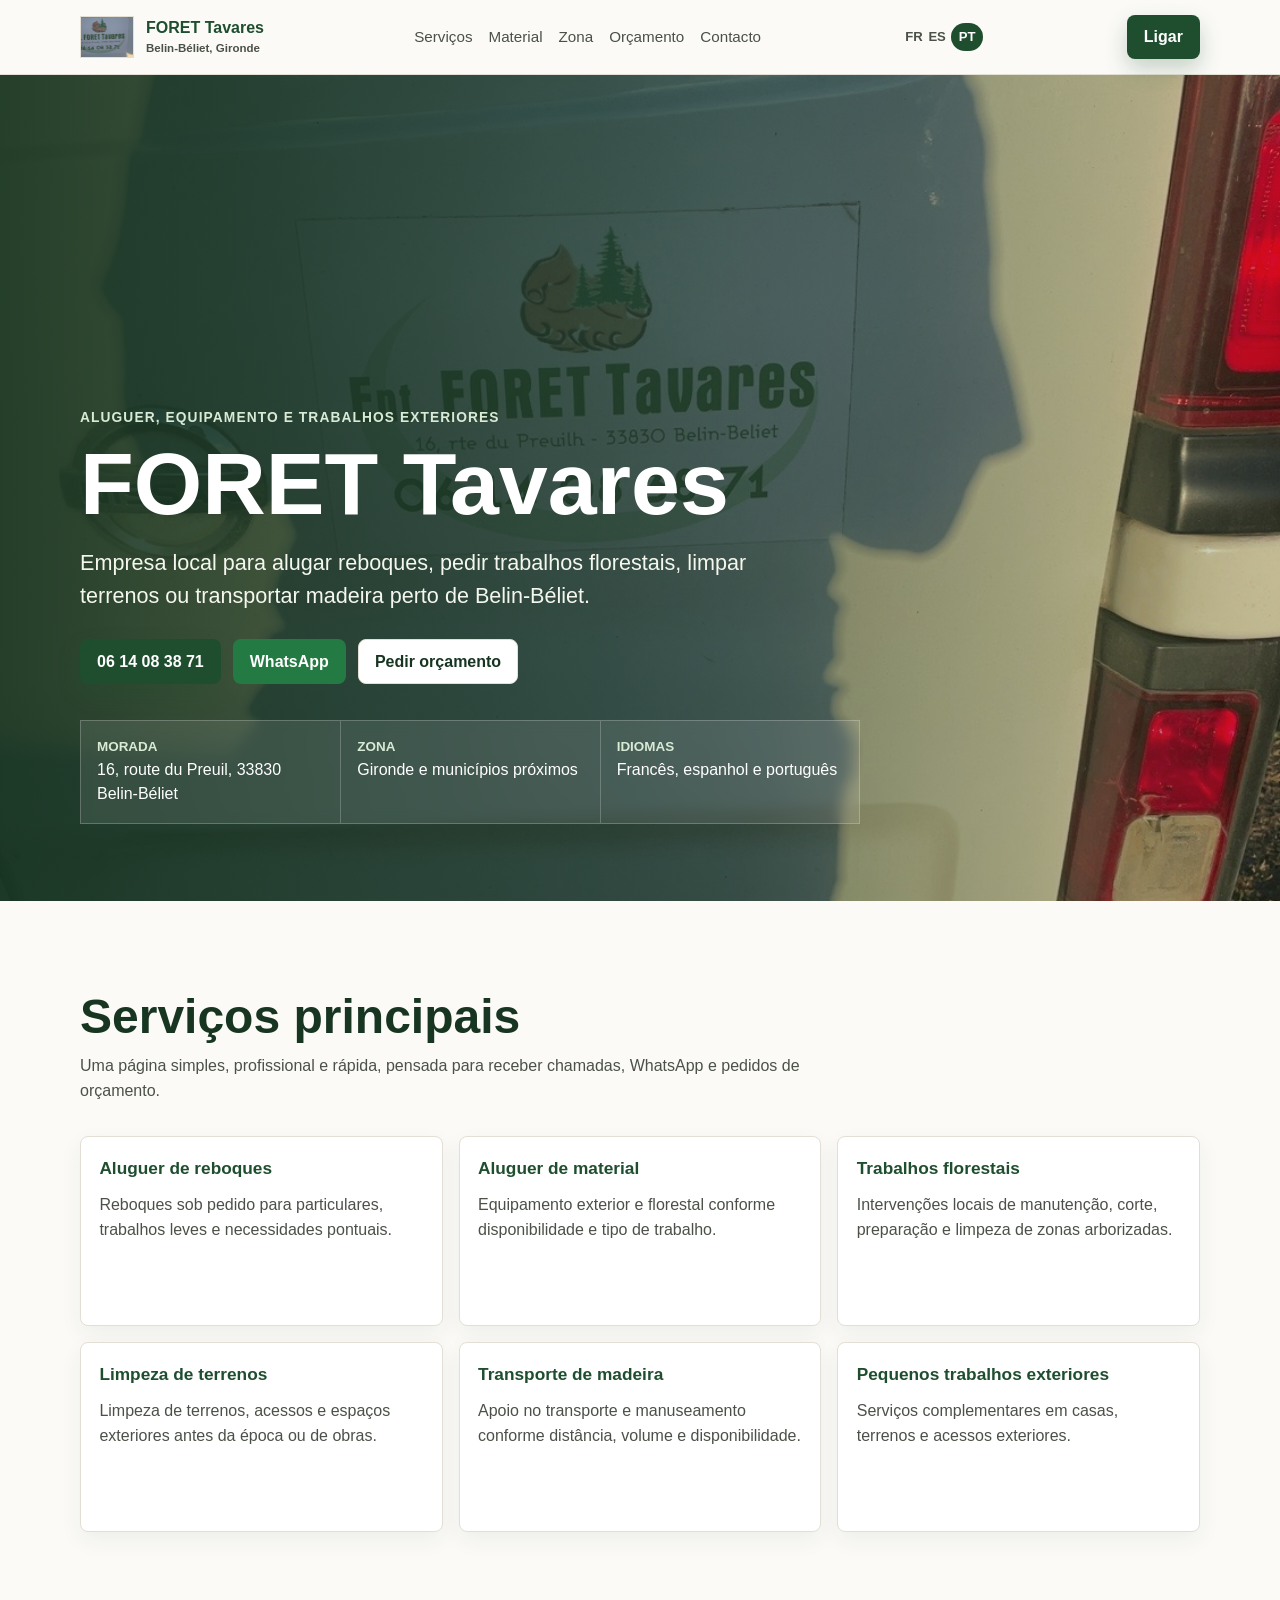
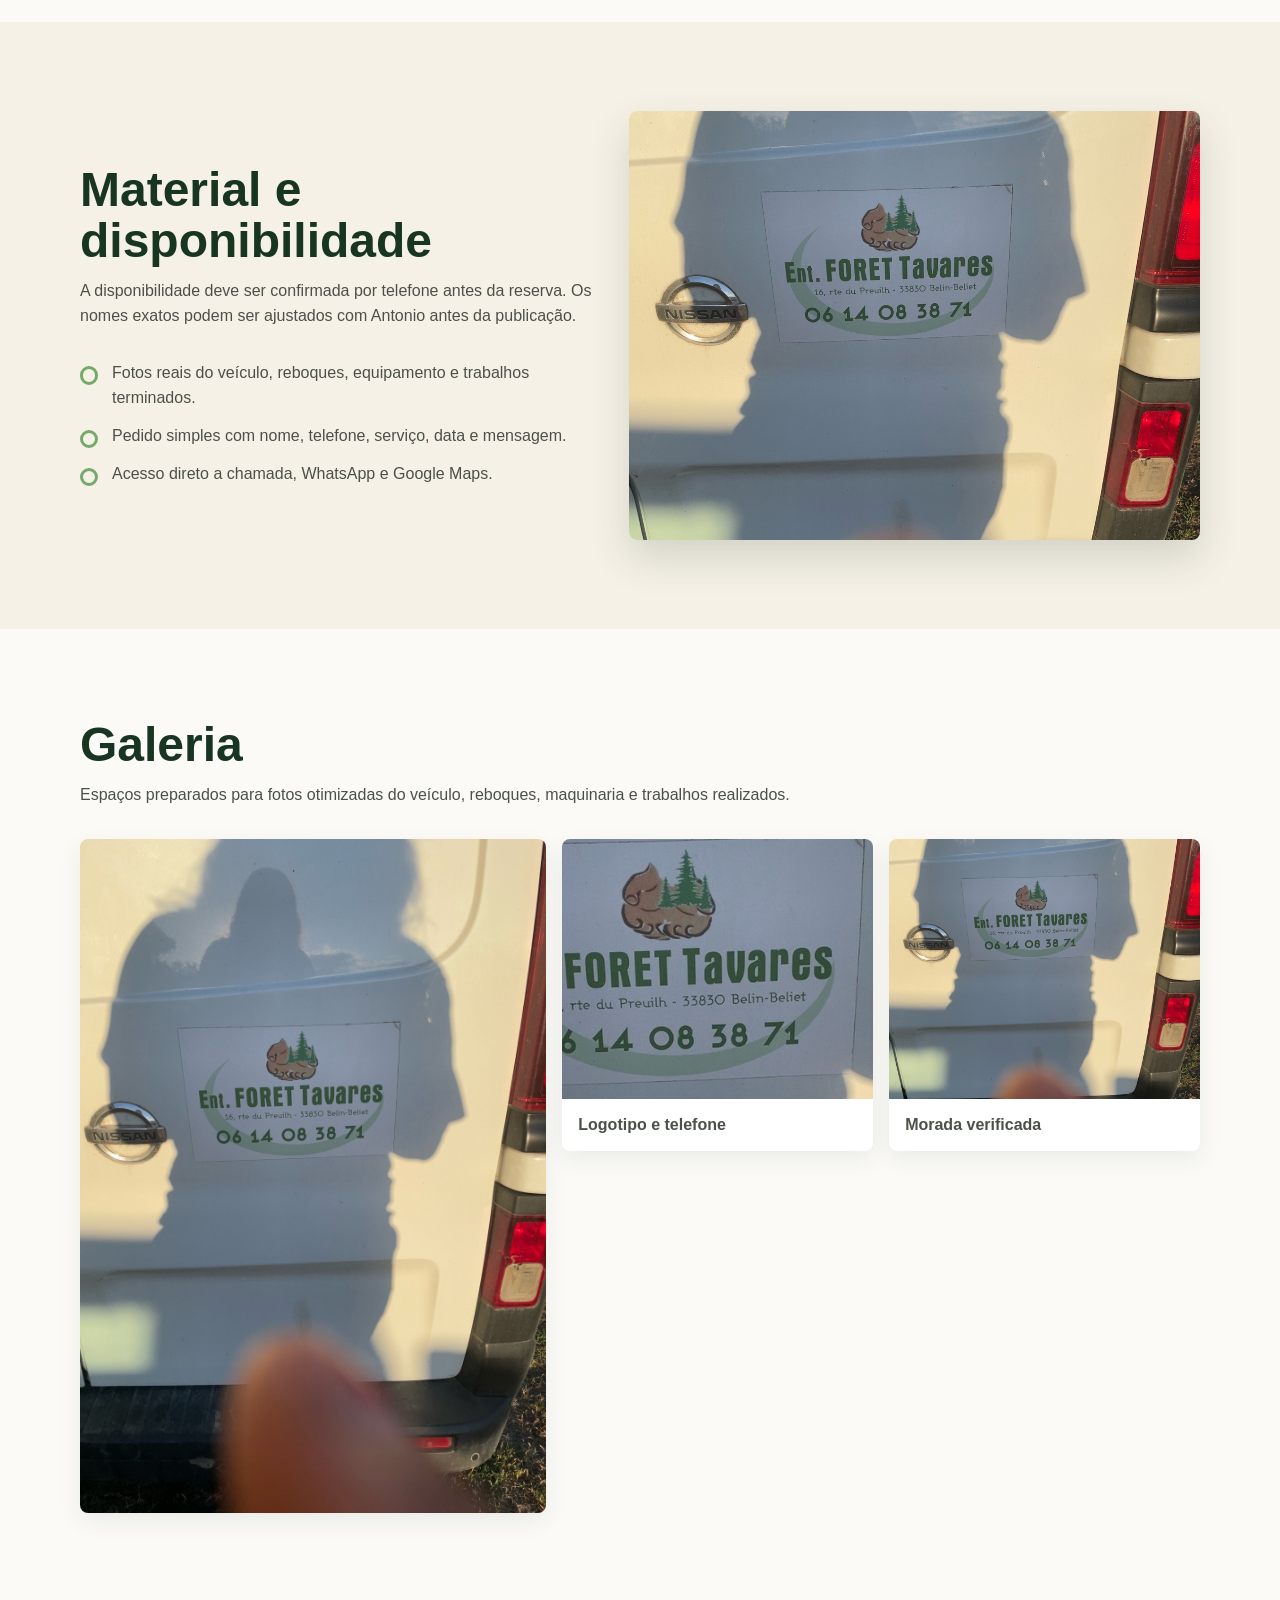
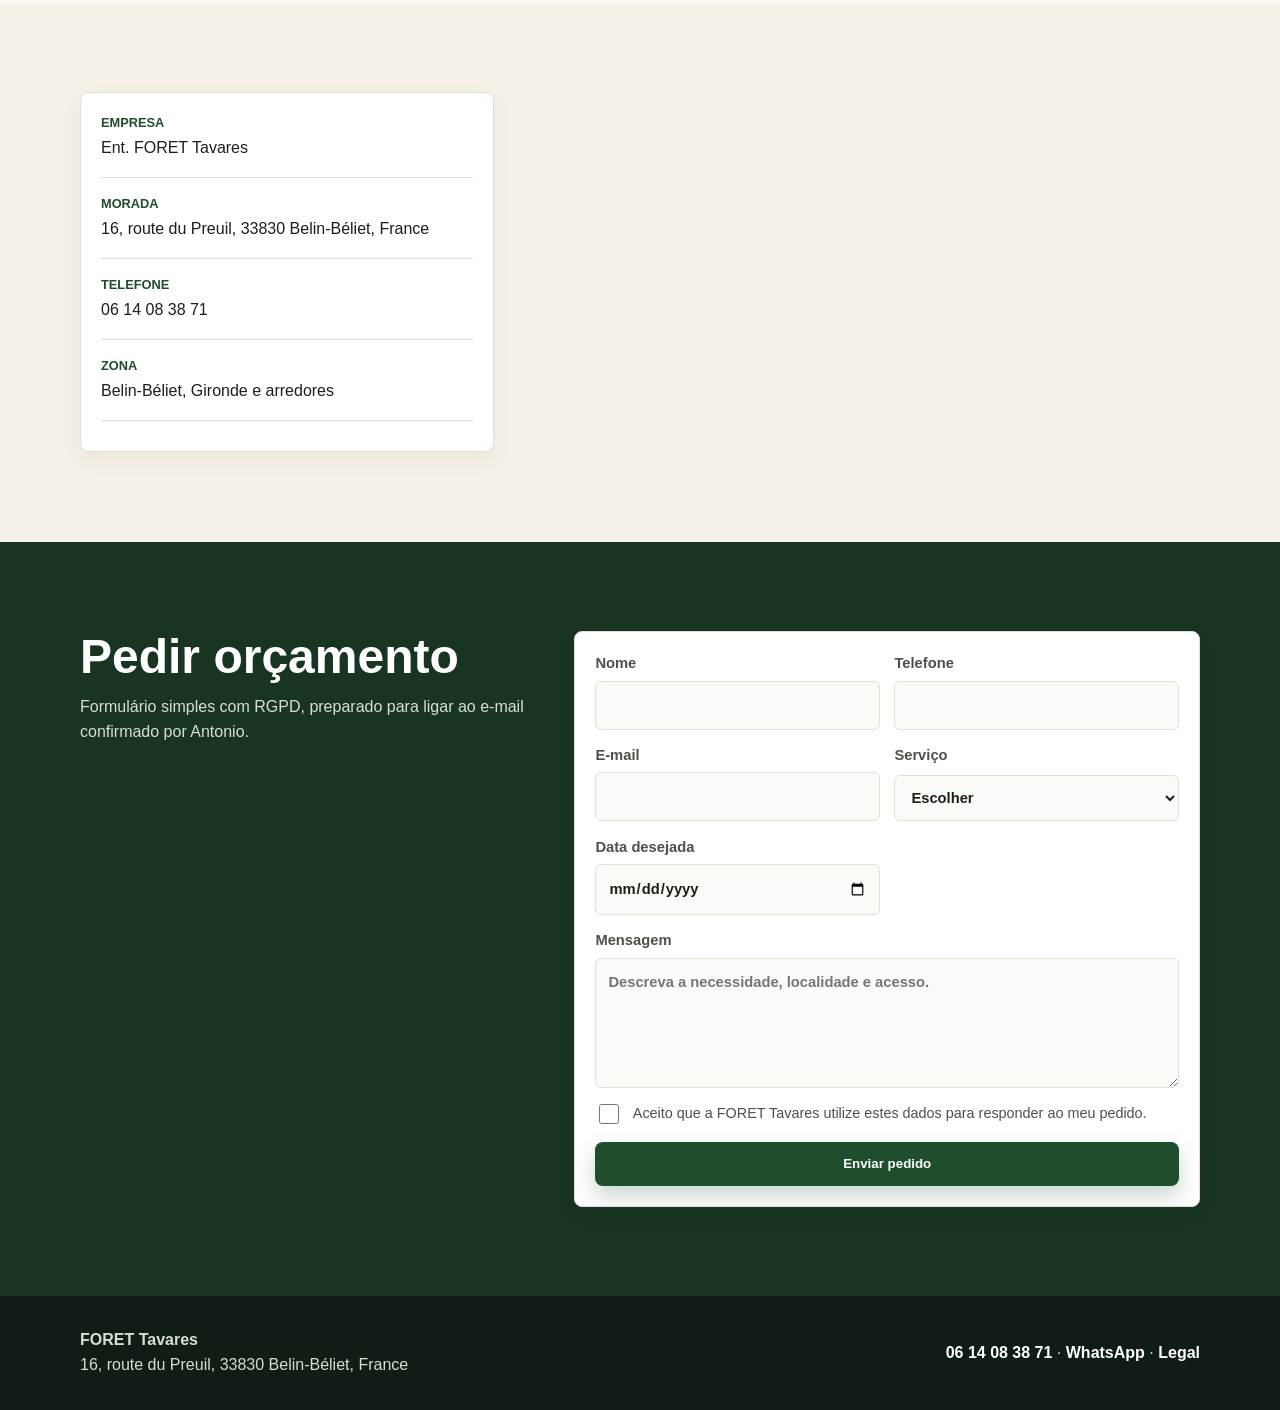
==== index.html @ 4275e5ef "Se agrega el proyecto" ====
﻿<!doctype html>
<html lang="pt">
  <head>
    <meta charset="utf-8">
    <meta name="viewport" content="width=device-width, initial-scale=1">
    <meta name="description" content="FORET Tavares em Belin-Béliet: aluguer de reboques, aluguer de equipamento, trabalhos florestais, limpeza de terrenos e transporte de madeira na Gironde.">
    <title>FORET Tavares | Aluguer e trabalhos florestais na Gironde</title>
    <link rel="stylesheet" href="styles.css">
  </head>
  <body>
    <header class="site-header">
      <nav class="nav" aria-label="Navegação principal">
        <a class="brand" href="#inicio">
          <img class="brand-mark" src="assets/foret-tavares-logo-reference.jpeg" alt="FORET Tavares">
          <span>FORET Tavares<small>Belin-Béliet, Gironde</small></span>
        </a>
        <div class="nav-links">
          <a href="#servicos">Serviços</a>
          <a href="#material">Material</a>
          <a href="#zona">Zona</a>
          <a href="#orcamento">Orçamento</a>
          <a href="#contacto">Contacto</a>
        </div>
        <div class="lang" aria-label="Idiomas">
          <a href="fr/index.html">FR</a>
          <a href="es/index.html">ES</a>
          <a class="active" href="pt/index.html">PT</a>
        </div>
        <a class="button primary" href="tel:+33614083871">Ligar</a>
      </nav>
    </header>

    <main>
      <section id="inicio" class="hero">
        <div class="hero-inner">
          <p class="eyebrow">Aluguer, equipamento e trabalhos exteriores</p>
          <h1>FORET Tavares</h1>
          <p class="hero-copy">Empresa local para alugar reboques, pedir trabalhos florestais, limpar terrenos ou transportar madeira perto de Belin-Béliet.</p>
          <div class="hero-actions">
            <a class="button primary" href="tel:+33614083871">06 14 08 38 71</a>
            <a class="button whatsapp" href="https://wa.me/33614083871">WhatsApp</a>
            <a class="button secondary" href="#orcamento">Pedir orçamento</a>
          </div>
          <div class="quick-card" aria-label="Informação principal">
            <div><strong>Morada</strong>16, route du Preuil, 33830 Belin-Béliet</div>
            <div><strong>Zona</strong>Gironde e municípios próximos</div>
            <div><strong>Idiomas</strong>Francês, espanhol e português</div>
          </div>
        </div>
      </section>

      <section id="servicos" class="section">
        <div class="wrap">
          <div class="section-head">
            <h2>Serviços principais</h2>
            <p>Uma página simples, profissional e rápida, pensada para receber chamadas, WhatsApp e pedidos de orçamento.</p>
          </div>
          <div class="service-grid">
            <article class="service-card"><b>Aluguer de reboques</b><p>Reboques sob pedido para particulares, trabalhos leves e necessidades pontuais.</p></article>
            <article class="service-card"><b>Aluguer de material</b><p>Equipamento exterior e florestal conforme disponibilidade e tipo de trabalho.</p></article>
            <article class="service-card"><b>Trabalhos florestais</b><p>Intervenções locais de manutenção, corte, preparação e limpeza de zonas arborizadas.</p></article>
            <article class="service-card"><b>Limpeza de terrenos</b><p>Limpeza de terrenos, acessos e espaços exteriores antes da época ou de obras.</p></article>
            <article class="service-card"><b>Transporte de madeira</b><p>Apoio no transporte e manuseamento conforme distância, volume e disponibilidade.</p></article>
            <article class="service-card"><b>Pequenos trabalhos exteriores</b><p>Serviços complementares em casas, terrenos e acessos exteriores.</p></article>
          </div>
        </div>
      </section>

      <section id="material" class="section alt">
        <div class="wrap split">
          <div>
            <div class="section-head">
              <h2>Material e disponibilidade</h2>
              <p>A disponibilidade deve ser confirmada por telefone antes da reserva. Os nomes exatos podem ser ajustados com Antonio antes da publicação.</p>
            </div>
            <ul class="check-list">
              <li>Fotos reais do veículo, reboques, equipamento e trabalhos terminados.</li>
              <li>Pedido simples com nome, telefone, serviço, data e mensagem.</li>
              <li>Acesso direto a chamada, WhatsApp e Google Maps.</li>
            </ul>
          </div>
          <div class="photo-frame"><img src="assets/vehicle-reference.jpeg" alt="Veículo FORET Tavares com logotipo e telefone"></div>
        </div>
      </section>

      <section class="section">
        <div class="wrap">
          <div class="section-head">
            <h2>Galeria</h2>
            <p>Espaços preparados para fotos otimizadas do veículo, reboques, maquinaria e trabalhos realizados.</p>
          </div>
          <div class="gallery">
            <figure><img src="assets/vehicle-reference.jpeg" alt="Veículo FORET Tavares"><figcaption>Veículo FORET Tavares</figcaption></figure>
            <figure><img src="assets/foret-tavares-logo-reference.jpeg" alt="Logotipo FORET Tavares"><figcaption>Logotipo e telefone</figcaption></figure>
            <figure><img src="assets/vehicle-reference.jpeg" alt="Morada FORET Tavares"><figcaption>Morada verificada</figcaption></figure>
          </div>
        </div>
      </section>

      <section id="zona" class="section alt">
        <div class="wrap contact-grid">
          <div class="info-panel">
            <dl class="info-list">
              <div><dt>Empresa</dt><dd>Ent. FORET Tavares</dd></div>
              <div><dt>Morada</dt><dd>16, route du Preuil, 33830 Belin-Béliet, France</dd></div>
              <div><dt>Telefone</dt><dd><a href="tel:+33614083871">06 14 08 38 71</a></dd></div>
              <div><dt>Zona</dt><dd>Belin-Béliet, Gironde e arredores</dd></div>
            </dl>
          </div>
          <iframe class="map" title="Mapa FORET Tavares" loading="lazy" allowfullscreen src="https://www.google.com/maps?q=16%20route%20du%20Preuil%2033830%20Belin-B%C3%A9liet%20France&output=embed"></iframe>
        </div>
      </section>

      <section id="orcamento" class="section dark">
        <div class="wrap quote-layout">
          <div class="section-head">
            <h2>Pedir orçamento</h2>
            <p>Formulário simples com RGPD, preparado para ligar ao e-mail confirmado por Antonio.</p>
          </div>
          <form class="form-panel" action="mailto:contact@foret-tavares.fr" method="post" enctype="text/plain">
            <div class="form-grid">
              <label class="field">Nome<input name="nome" autocomplete="name" required></label>
              <label class="field">Telefone<input name="telefone" autocomplete="tel" required></label>
              <label class="field">E-mail<input name="email" type="email" autocomplete="email"></label>
              <label class="field">Serviço<select name="servico" required><option value="">Escolher</option><option>Aluguer de reboque</option><option>Aluguer de material</option><option>Trabalhos florestais</option><option>Limpeza de terrenos</option><option>Transporte de madeira</option><option>Pequenos trabalhos exteriores</option></select></label>
              <label class="field">Data desejada<input name="data" type="date"></label>
              <label class="field full">Mensagem<textarea name="mensagem" placeholder="Descreva a necessidade, localidade e acesso."></textarea></label>
              <label class="consent"><input type="checkbox" required> Aceito que a FORET Tavares utilize estes dados para responder ao meu pedido.</label>
              <button class="button primary full" type="submit">Enviar pedido</button>
            </div>
          </form>
        </div>
      </section>
    </main>

    <footer id="contacto" class="footer">
      <div class="wrap footer-grid">
        <div><strong>FORET Tavares</strong><br>16, route du Preuil, 33830 Belin-Béliet, France</div>
        <div><a href="tel:+33614083871">06 14 08 38 71</a> · <a href="https://wa.me/33614083871">WhatsApp</a> · <a href="legal/index.html">Legal</a></div>
      
    </footer>
  </body>
</html>
---- styles.css ----
:root {
  --forest-900: #183522;
  --forest-800: #1f4e2f;
  --forest-700: #2f6f44;
  --leaf-500: #76a96a;
  --wood-600: #8a5a2f;
  --sand-100: #f6f1e7;
  --stone-050: #fbfaf7;
  --stone-200: #e3dfd4;
  --stone-700: #4b5148;
  --ink: #172118;
  --white: #ffffff;
  --shadow: 0 18px 40px rgba(24, 53, 34, .16);
  --radius: 8px;
}

* {
  box-sizing: border-box;
}

html {
  scroll-behavior: smooth;
}

body {
  margin: 0;
  font-family: Arial, Helvetica, sans-serif;
  color: var(--ink);
  background: var(--stone-050);
  line-height: 1.55;
}

img {
  display: block;
  max-width: 100%;
}

a {
  color: inherit;
  text-decoration: none;
}

.skip-link {
  position: absolute;
  left: 1rem;
  top: -4rem;
  z-index: 99;
  padding: .7rem 1rem;
  background: var(--forest-900);
  color: var(--white);
}

.skip-link:focus {
  top: 1rem;
}

.site-header {
  position: sticky;
  top: 0;
  z-index: 20;
  background: rgba(251, 250, 247, .94);
  border-bottom: 1px solid var(--stone-200);
  backdrop-filter: blur(12px);
}

.nav {
  width: min(1120px, calc(100% - 32px));
  margin: 0 auto;
  min-height: 74px;
  display: flex;
  align-items: center;
  justify-content: space-between;
  gap: 1rem;
}

.brand {
  display: flex;
  align-items: center;
  gap: .75rem;
  min-width: 190px;
  font-weight: 800;
  color: var(--forest-800);
  letter-spacing: 0;
}

.brand-mark {
  width: 54px;
  height: 42px;
  object-fit: cover;
  border: 1px solid var(--stone-200);
  background: var(--white);
}

.brand small {
  display: block;
  color: var(--stone-700);
  font-size: .72rem;
  font-weight: 700;
}

.nav-links {
  display: flex;
  align-items: center;
  gap: 1rem;
  color: var(--stone-700);
  font-size: .95rem;
}

.nav-links a:hover,
.lang a:hover {
  color: var(--forest-800);
}

.lang {
  display: flex;
  align-items: center;
  gap: .35rem;
  font-size: .82rem;
  font-weight: 800;
  color: var(--stone-700);
}

.lang .active {
  color: var(--white);
  background: var(--forest-800);
  padding: .25rem .45rem;
  border-radius: 999px;
}

.button {
  display: inline-flex;
  align-items: center;
  justify-content: center;
  min-height: 44px;
  padding: .78rem 1rem;
  border: 1px solid transparent;
  border-radius: var(--radius);
  font-weight: 800;
  line-height: 1.1;
  cursor: pointer;
}

.button.primary {
  background: var(--forest-800);
  color: var(--white);
  box-shadow: 0 10px 22px rgba(31, 78, 47, .24);
}

.button.secondary {
  color: var(--forest-900);
  background: var(--white);
  border-color: var(--stone-200);
}

.button.whatsapp {
  color: var(--white);
  background: #247a43;
}

.button.full {
  width: 100%;
}

.hero {
  min-height: calc(100vh - 74px);
  display: grid;
  align-items: end;
  background:
    linear-gradient(90deg, rgba(24, 53, 34, .94), rgba(24, 53, 34, .68) 46%, rgba(24, 53, 34, .18)),
    url("assets/vehicle-reference.jpeg") center 38% / cover no-repeat;
  color: var(--white);
}

.hero-inner {
  width: min(1120px, calc(100% - 32px));
  margin: 0 auto;
  padding: clamp(4rem, 9vw, 8rem) 0 clamp(2.5rem, 6vw, 5rem);
}

.eyebrow {
  margin: 0 0 .8rem;
  color: #d9ead5;
  font-size: .86rem;
  font-weight: 800;
  text-transform: uppercase;
  letter-spacing: .08em;
}

h1,
h2,
h3,
p {
  overflow-wrap: anywhere;
}

h1 {
  max-width: 780px;
  margin: 0;
  font-size: clamp(2.45rem, 7vw, 5.5rem);
  line-height: .98;
  letter-spacing: 0;
}

.hero-copy {
  max-width: 680px;
  margin: 1.15rem 0 0;
  color: #f4f7ee;
  font-size: clamp(1.05rem, 2.2vw, 1.35rem);
}

.hero-actions {
  display: flex;
  flex-wrap: wrap;
  gap: .75rem;
  margin-top: 1.65rem;
}

.quick-card {
  margin-top: 2.25rem;
  display: grid;
  grid-template-columns: repeat(3, minmax(0, 1fr));
  max-width: 780px;
  border: 1px solid rgba(255, 255, 255, .22);
  background: rgba(255, 255, 255, .1);
  backdrop-filter: blur(6px);
}

.quick-card div {
  padding: 1rem;
}

.quick-card div + div {
  border-left: 1px solid rgba(255, 255, 255, .22);
}

.quick-card strong {
  display: block;
  font-size: .84rem;
  color: #d9ead5;
  text-transform: uppercase;
}

.section {
  padding: clamp(3.5rem, 7vw, 6rem) 0;
}

.section.alt {
  background: var(--sand-100);
}

.section.dark {
  color: var(--white);
  background: var(--forest-900);
}

.wrap {
  width: min(1120px, calc(100% - 32px));
  margin: 0 auto;
}

.section-head {
  max-width: 760px;
  margin-bottom: 2rem;
}

.section-head h2 {
  margin: 0;
  color: var(--forest-900);
  font-size: clamp(1.9rem, 4vw, 3rem);
  line-height: 1.08;
  letter-spacing: 0;
}

.dark .section-head h2 {
  color: var(--white);
}

.section-head p {
  margin: .75rem 0 0;
  color: var(--stone-700);
}

.dark .section-head p {
  color: #d7dfd3;
}

.service-grid {
  display: grid;
  grid-template-columns: repeat(3, minmax(0, 1fr));
  gap: 1rem;
}

.service-card,
.info-panel,
.form-panel,
.legal-panel {
  border: 1px solid var(--stone-200);
  border-radius: var(--radius);
  background: var(--white);
  box-shadow: 0 8px 22px rgba(24, 53, 34, .06);
}

.service-card {
  min-height: 190px;
  padding: 1.15rem;
}

.service-card b {
  display: inline-flex;
  margin-bottom: .7rem;
  color: var(--forest-800);
  font-size: 1.08rem;
}

.service-card p {
  margin: 0;
  color: var(--stone-700);
}

.split {
  display: grid;
  grid-template-columns: minmax(0, .95fr) minmax(320px, 1.05fr);
  gap: 2rem;
  align-items: center;
}

.photo-frame {
  overflow: hidden;
  border-radius: var(--radius);
  box-shadow: var(--shadow);
  background: var(--white);
}

.photo-frame img {
  width: 100%;
  aspect-ratio: 4 / 3;
  object-fit: cover;
  object-position: center 40%;
}

.check-list {
  display: grid;
  gap: .85rem;
  margin: 1.5rem 0 0;
  padding: 0;
  list-style: none;
}

.check-list li {
  padding-left: 2rem;
  position: relative;
  color: var(--stone-700);
}

.check-list li::before {
  content: "";
  position: absolute;
  left: 0;
  top: .35rem;
  width: .78rem;
  height: .78rem;
  border: 3px solid var(--leaf-500);
  border-radius: 50%;
}

.gallery {
  display: grid;
  grid-template-columns: 1.2fr .8fr .8fr;
  gap: 1rem;
}

.gallery figure {
  margin: 0;
  overflow: hidden;
  border-radius: var(--radius);
  background: var(--white);
  box-shadow: 0 8px 22px rgba(24, 53, 34, .08);
}

.gallery img {
  width: 100%;
  height: 260px;
  object-fit: cover;
}

.gallery figure:first-child {
  grid-row: span 2;
}

.gallery figure:first-child img {
  height: 100%;
  min-height: 536px;
  object-position: center 36%;
}

.gallery figcaption {
  padding: .85rem 1rem;
  color: var(--stone-700);
  font-weight: 700;
}

.contact-grid {
  display: grid;
  grid-template-columns: minmax(280px, .75fr) minmax(320px, 1.25fr);
  gap: 1rem;
}

.info-panel {
  padding: 1.25rem;
}

.info-list {
  display: grid;
  gap: 1rem;
  margin: 0;
}

.info-list div {
  padding-bottom: 1rem;
  border-bottom: 1px solid var(--stone-200);
}

.info-list dt {
  color: var(--forest-800);
  font-size: .8rem;
  font-weight: 800;
  text-transform: uppercase;
}

.info-list dd {
  margin: .2rem 0 0;
  color: var(--ink);
}

.map {
  min-height: 360px;
  border: 0;
  border-radius: var(--radius);
  width: 100%;
  filter: saturate(.92);
}

.quote-layout {
  display: grid;
  grid-template-columns: minmax(0, .85fr) minmax(320px, 1.15fr);
  gap: 2rem;
  align-items: start;
}

.form-panel {
  padding: 1.25rem;
}

.form-grid {
  display: grid;
  grid-template-columns: repeat(2, minmax(0, 1fr));
  gap: .9rem;
}

.field {
  display: grid;
  gap: .35rem;
  color: var(--stone-700);
  font-size: .92rem;
  font-weight: 700;
}

.field.full,
.consent,
.form-panel .full {
  grid-column: 1 / -1;
}

input,
select,
textarea {
  width: 100%;
  min-height: 44px;
  border: 1px solid var(--stone-200);
  border-radius: 6px;
  padding: .75rem;
  color: var(--ink);
  background: var(--stone-050);
  font: inherit;
}

textarea {
  min-height: 130px;
  resize: vertical;
}

.consent {
  display: flex;
  gap: .65rem;
  align-items: flex-start;
  color: var(--stone-700);
  font-size: .9rem;
}

.consent input {
  width: 20px;
  min-width: 20px;
  min-height: 20px;
  margin-top: .15rem;
}

.footer {
  padding: 2rem 0;
  color: #d7dfd3;
  background: #101d14;
}

.footer-grid {
  display: grid;
  grid-template-columns: 1fr auto;
  gap: 1rem;
  align-items: center;
}

.footer a {
  color: var(--white);
  font-weight: 800;
}

.legal-hero {
  padding: 5rem 0 2rem;
  color: var(--white);
  background: var(--forest-900);
}

.legal-panel {
  padding: 1.4rem;
}

.legal-panel + .legal-panel {
  margin-top: 1rem;
}

.legal-panel h2 {
  margin-top: 0;
  color: var(--forest-800);
}

@media (max-width: 920px) {
  .nav {
    min-height: auto;
    padding: .75rem 0;
    align-items: flex-start;
    flex-direction: column;
  }

  .nav-links {
    width: 100%;
    overflow-x: auto;
    padding-bottom: .2rem;
  }

  .hero {
    min-height: auto;
  }

  .quick-card,
  .service-grid,
  .split,
  .gallery,
  .contact-grid,
  .quote-layout,
  .footer-grid {
    grid-template-columns: 1fr;
  }

  .quick-card div + div {
    border-left: 0;
    border-top: 1px solid rgba(255, 255, 255, .22);
  }

  .gallery figure:first-child {
    grid-row: auto;
  }

  .gallery figure:first-child img,
  .gallery img {
    height: 280px;
    min-height: 0;
  }
}

@media (max-width: 560px) {
  .hero-actions,
  .lang {
    width: 100%;
  }

  .button {
    width: 100%;
  }

  .form-grid {
    grid-template-columns: 1fr;
  }
}
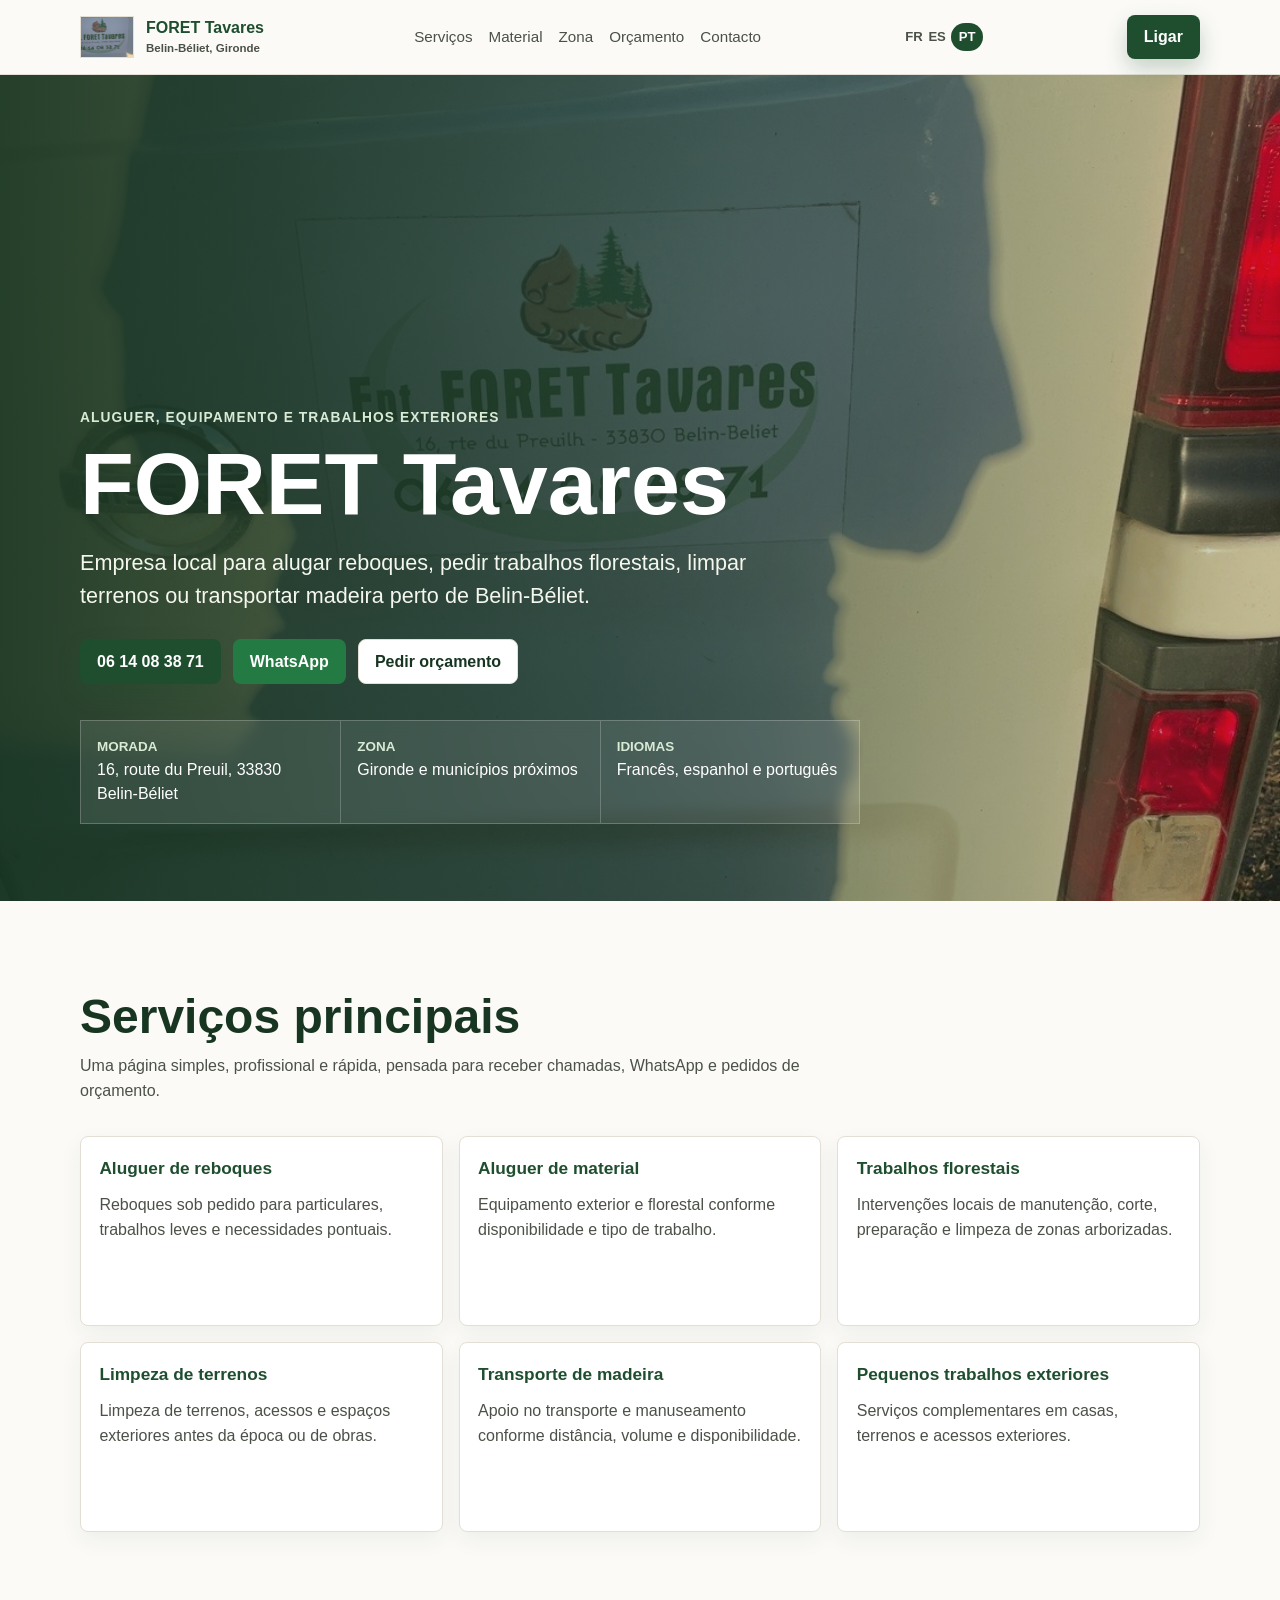
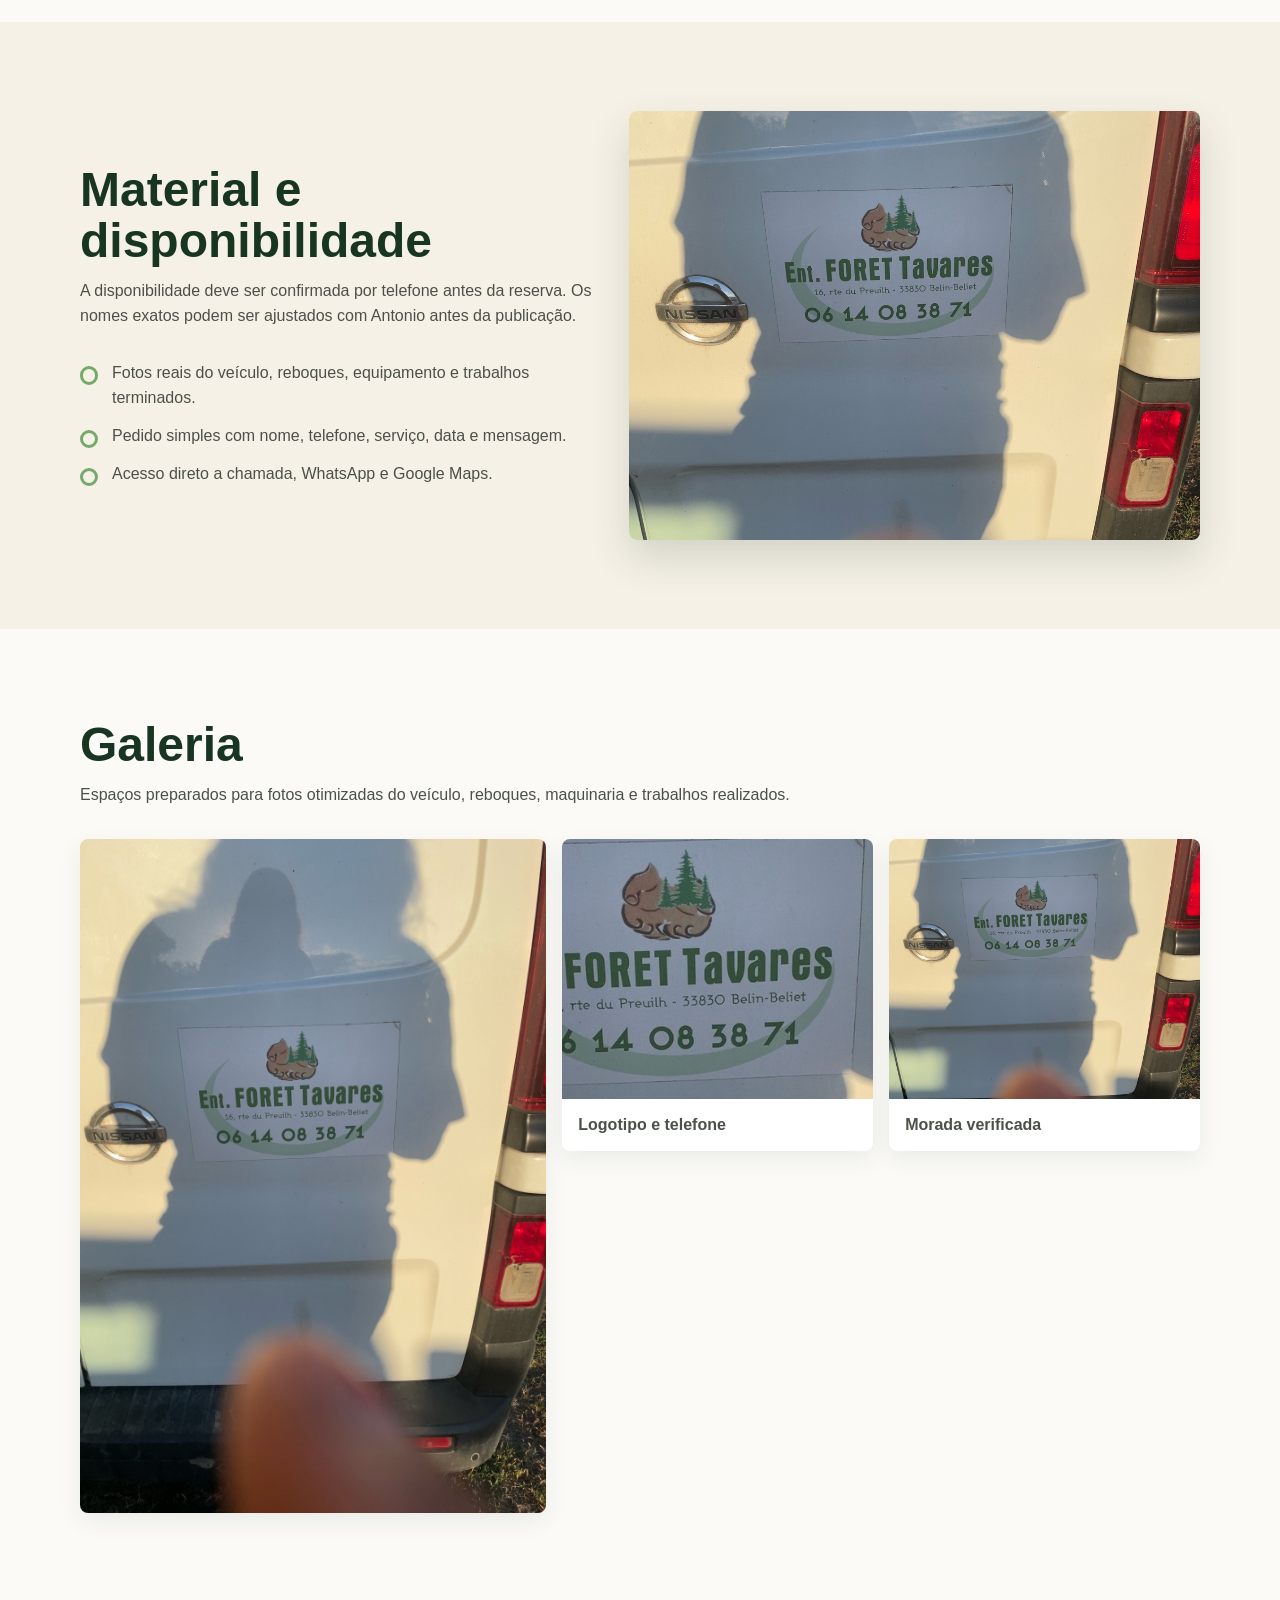
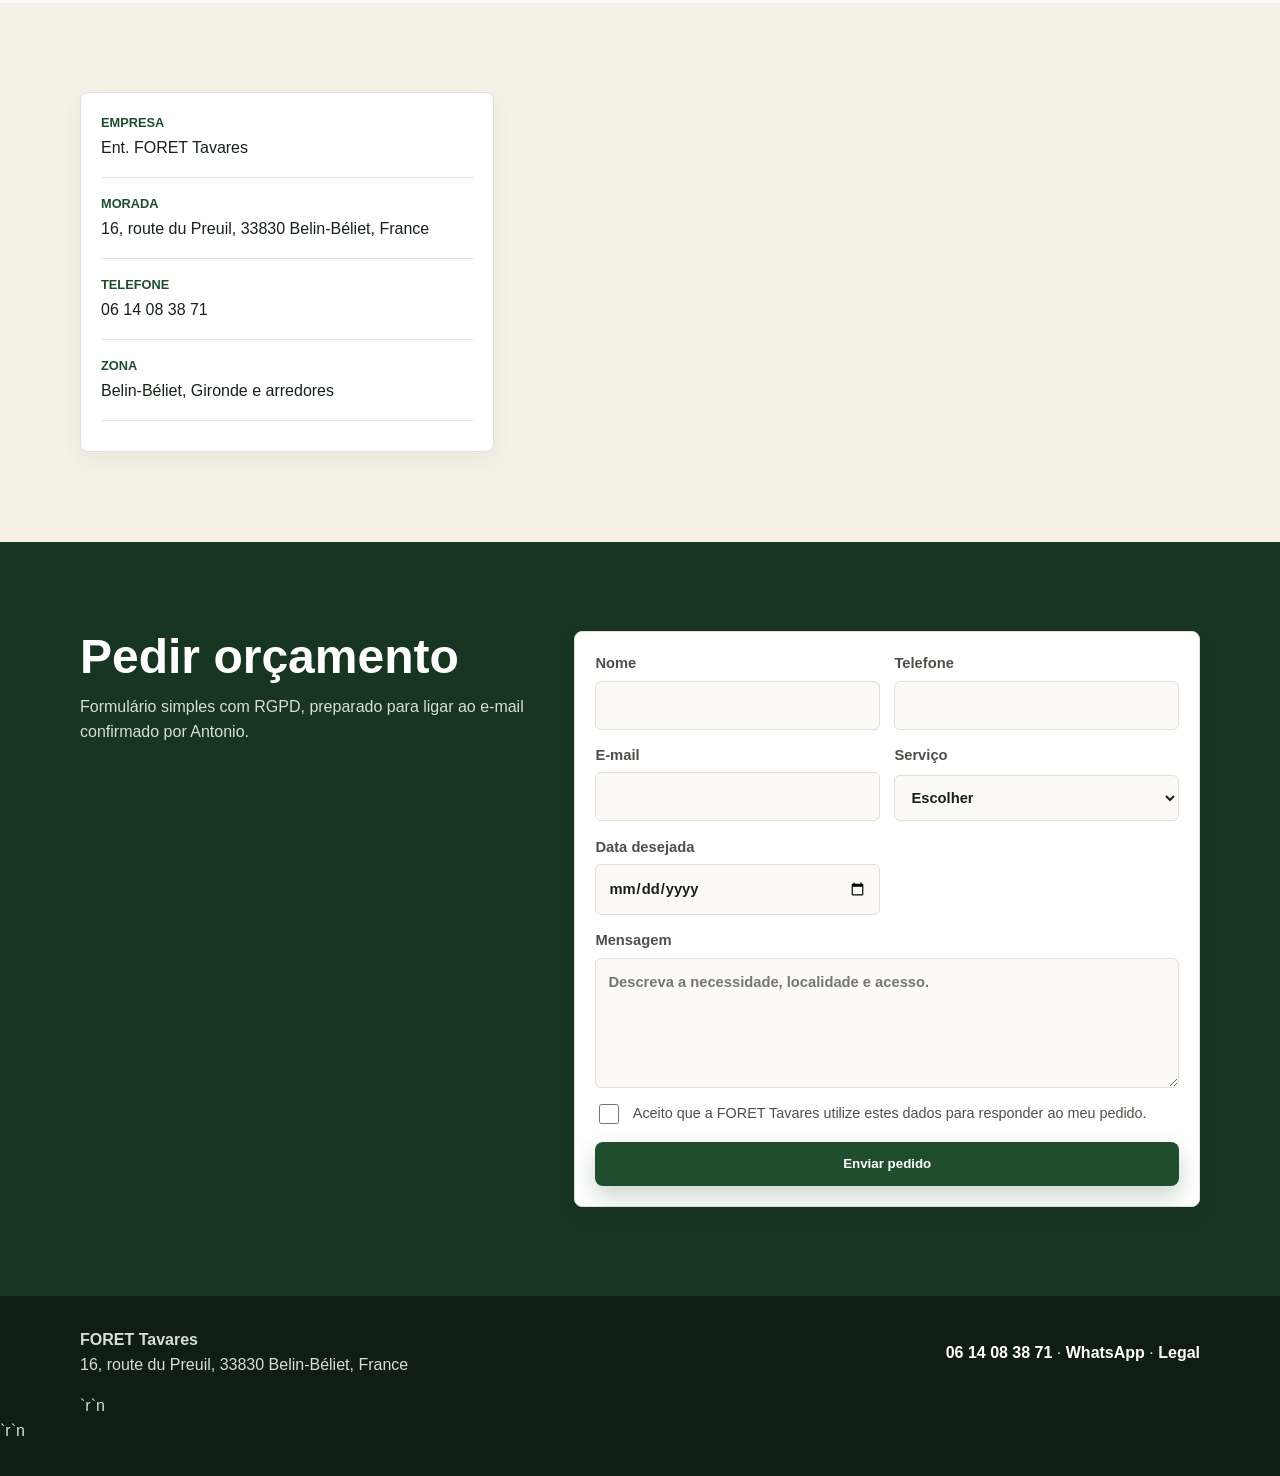
==== commit 26c32d68: "se agrega el pryecto" ====
--- a/index.html
+++ b/index.html
@@ -136,10 +136,22 @@
     <footer id="contacto" class="footer">
       <div class="wrap footer-grid">
         <div><strong>FORET Tavares</strong><br>16, route du Preuil, 33830 Belin-Béliet, France</div>
-        <div><a href="tel:+33614083871">06 14 08 38 71</a> · <a href="https://wa.me/33614083871">WhatsApp</a> · <a href="legal/index.html">Legal</a></div>
-      
-    </footer>
-  </body>
+        <div><a href="tel:+33614083871">06 14 08 38 71</a> · <a href="https://wa.me/33614083871">WhatsApp</a> · <a href="legal/index.html">Legal</a></div>`r`n      </div>`r`n    </footer>
+    <script>
+      document.querySelectorAll('[data-carousel]').forEach((carousel) => {
+        const items = Array.from(carousel.querySelectorAll('.carousel-item'));
+        const showSlide = (direction) => {
+          const current = items.findIndex((item) => item.classList.contains('active'));
+          const next = (current + direction + items.length) % items.length;
+          items[current].classList.remove('active');
+          items[next].classList.add('active');
+        };
+        carousel.querySelector('[data-slide="prev"]').addEventListener('click', () => showSlide(-1));
+        carousel.querySelector('[data-slide="next"]').addEventListener('click', () => showSlide(1));
+      });
+    </script>  </body>
 </html>
 
 
+
+
--- a/styles.css
+++ b/styles.css
@@ -1,4 +1,4 @@
-:root {
+﻿:root {
   --forest-900: #183522;
   --forest-800: #1f4e2f;
   --forest-700: #2f6f44;
@@ -541,6 +541,104 @@
   color: var(--forest-800);
 }
 
+
+.carousel {
+  position: relative;
+  overflow: hidden;
+  border-radius: var(--radius);
+  background: var(--forest-900);
+  box-shadow: var(--shadow);
+}
+
+.carousel-inner {
+  position: relative;
+  min-height: clamp(280px, 54vw, 620px);
+}
+
+.carousel-item {
+  display: none;
+  position: absolute;
+  inset: 0;
+}
+
+.carousel-item.active {
+  display: block;
+}
+
+.carousel-item img,
+.d-block.w-100 {
+  width: 100%;
+  height: clamp(280px, 54vw, 620px);
+  object-fit: cover;
+  object-position: center 38%;
+}
+
+.carousel-caption {
+  position: absolute;
+  left: 1rem;
+  right: 1rem;
+  bottom: 1rem;
+  width: fit-content;
+  max-width: calc(100% - 2rem);
+  padding: .7rem .9rem;
+  border-radius: var(--radius);
+  color: var(--white);
+  background: rgba(16, 29, 20, .78);
+  font-weight: 800;
+}
+
+.carousel-control-prev,
+.carousel-control-next {
+  position: absolute;
+  top: 50%;
+  z-index: 2;
+  width: 46px;
+  height: 46px;
+  border: 1px solid rgba(255, 255, 255, .45);
+  border-radius: 50%;
+  display: grid;
+  place-items: center;
+  color: var(--white);
+  background: rgba(16, 29, 20, .58);
+  cursor: pointer;
+  transform: translateY(-50%);
+}
+
+.carousel-control-prev {
+  left: 1rem;
+}
+
+.carousel-control-next {
+  right: 1rem;
+}
+
+.carousel-control-prev-icon,
+.carousel-control-next-icon {
+  width: 14px;
+  height: 14px;
+  border-top: 3px solid currentColor;
+  border-left: 3px solid currentColor;
+}
+
+.carousel-control-prev-icon {
+  transform: rotate(-45deg);
+}
+
+.carousel-control-next-icon {
+  transform: rotate(135deg);
+}
+
+.sr-only {
+  position: absolute;
+  width: 1px;
+  height: 1px;
+  padding: 0;
+  margin: -1px;
+  overflow: hidden;
+  clip: rect(0, 0, 0, 0);
+  white-space: nowrap;
+  border: 0;
+}
 @media (max-width: 920px) {
   .nav {
     min-height: auto;
@@ -599,3 +697,4 @@
     grid-template-columns: 1fr;
   }
 }
+
